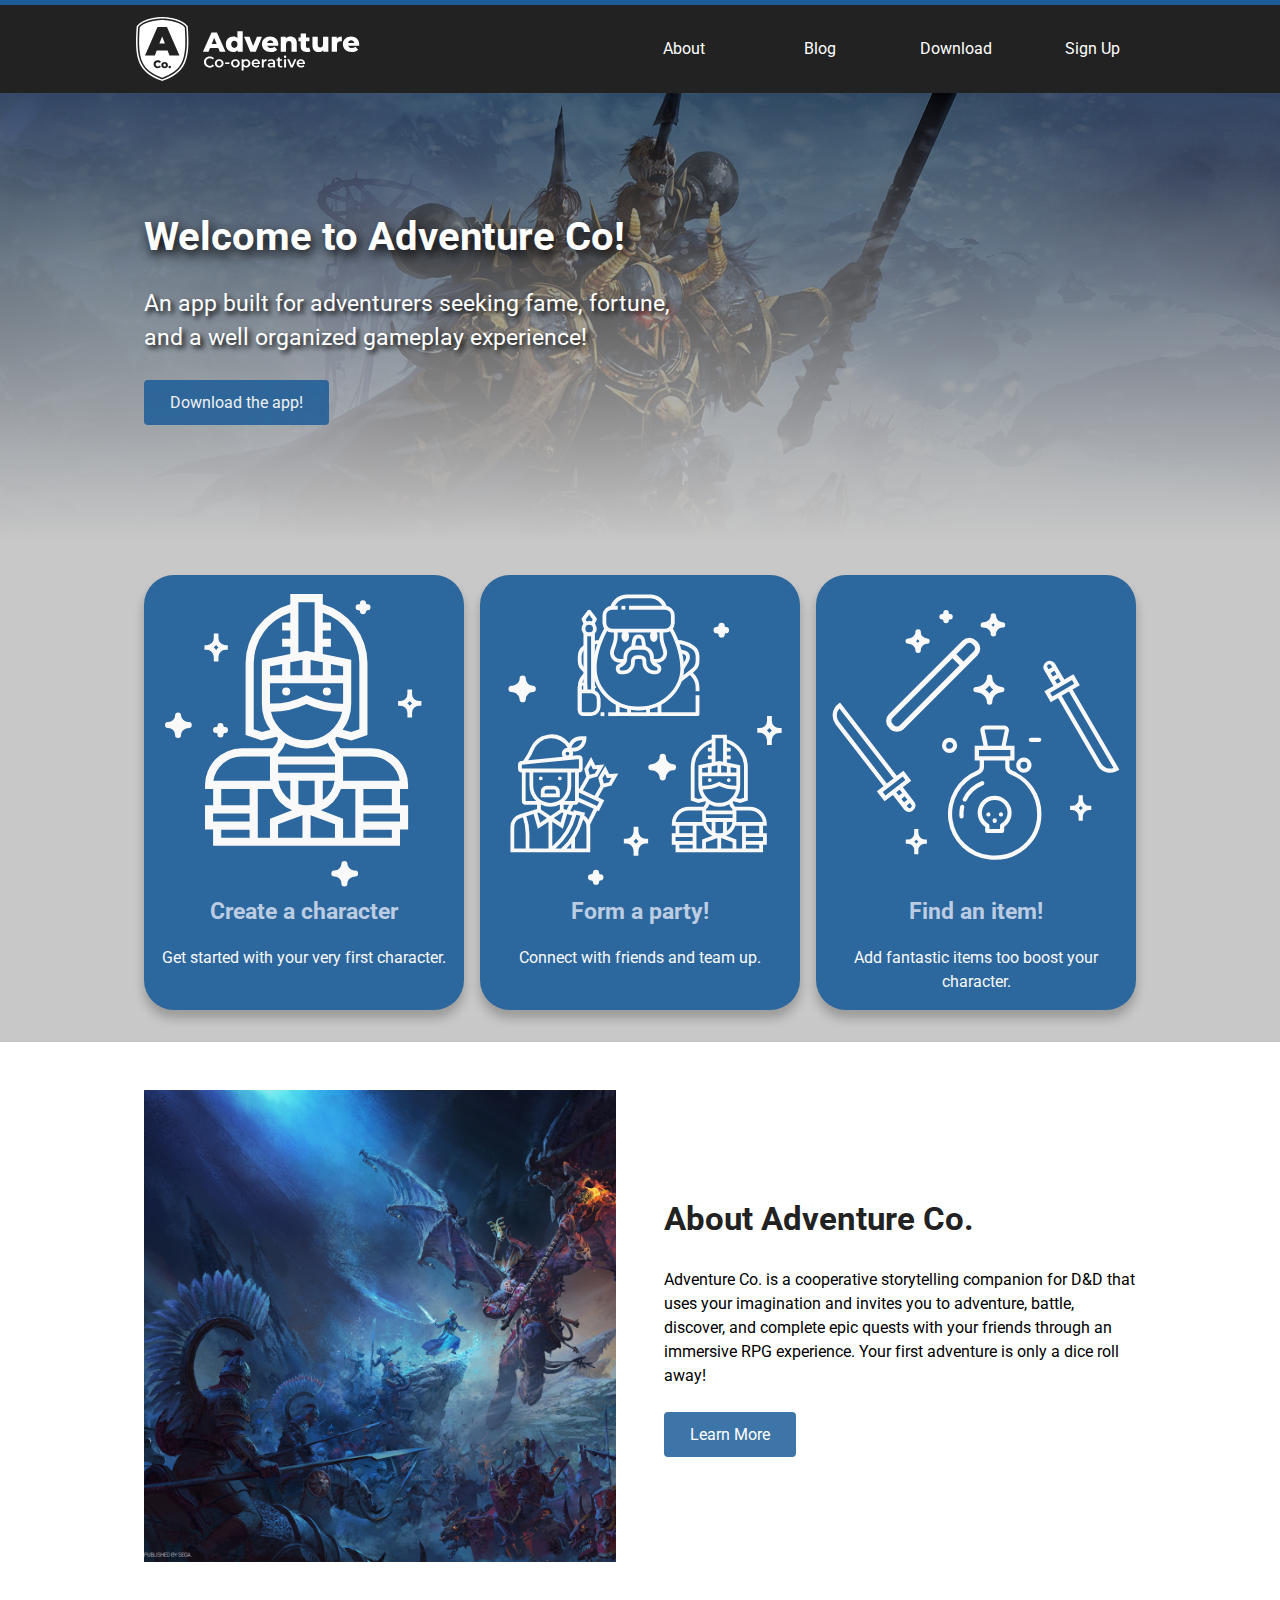
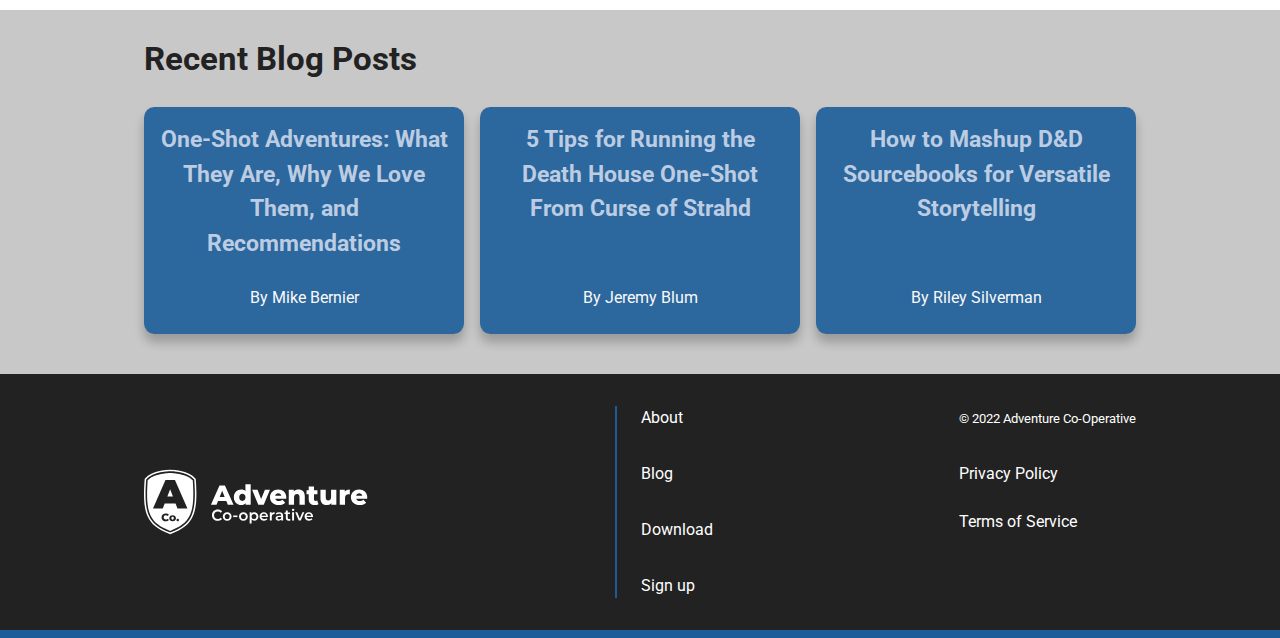
==== index.html @ 76b7bcd1 "try to fix error" ====
<!DOCTYPE html>
<html lang="en">
  <head>
    <meta charset="UTF-8" />
    <meta http-equiv="X-UA-Compatible" content="IE=edge" />
    <meta name="viewport" content="width=device-width, initial-scale=1.0" />
    <title>Adventure Co.</title>
    <link
      rel="shortcut icon"
      type="image/jpg"
      href="./images/icon-adjusted.svg"
    />
    <link rel="stylesheet" href="./css/main.css" />
    <link rel="preconnect" href="https://fonts.googleapis.com" />
    <link rel="preconnect" href="https://fonts.gstatic.com" crossorigin />
    <link
      href="https://fonts.googleapis.com/css2?family=Roboto:ital,wght@0,400;0,700;1,400;1,700&display=swap"
      rel="stylesheet"
    />
  </head>
  <body>
    <header class="masthead">
      <div class="container_navbar">
        <a href="./index.html" class="logo">
          <img
            class="logo__img"
            src="./images/logo-ac.svg"
            alt="Adventure cooperative logo"
          />
        </a>
        <ul class="logo__ul">
          <li class="logo__li">
            <a class="logo__a" href="/index.html">
              <p class="logo__p">About</p>
            </a>
          </li>
          <li class="logo__li">
            <a class="logo__a" href="blog-post.html">
              <p class="logo__p">Blog</p>
            </a>
          </li>
          <li class="logo__li">
            <a class="logo__a" href="./index.html">
              <p class="logo__p">Download</p>
            </a>
          </li>
          <li class="logo__li">
            <a class="logo__a" href="./index.html">
              <p class="logo__p">Sign Up</p>
            </a>
          </li>
        </ul>
      </div>
    </header>

    <!-- Banner -->

    <section class="banner">
      <div class="container">
        <div class="banner__content">
          <h1 class="banner__title">Welcome to Adventure Co!</h1>
          <p class="banner__text">
            An app built for adventurers seeking fame, fortune, and a well
            organized gameplay experience!
          </p>
          <a href="#" class="btn">Download the app!</a>
        </div>
      </div>
    </section>

    <!-- Cards -->
    <section class="card-content">
      <div class="container">
        <ul role="list" class="cards">
          <li class="cards__li">
            <a href="#">
              <img
                class="cards__img"
                src="./images/card-character.svg"
                alt="Create a character card"
              />
              <h3>Create a character</h3>
              <p>Get started with your very first character.</p>
            </a>
          </li>
          <li class="cards__li">
            <a href="#">
              <img
                class="cards__img"
                src="./images/card-party.svg"
                alt="Form a party card"
              />
              <h3>Form a party!</h3>
              <p>Connect with friends and team up.</p>
            </a>
          </li>
          <li class="cards__li">
            <a href="#">
              <img
                class="cards__img"
                src="./images/card-items.svg"
                alt="Find an item card"
              />
              <h3>Find an item!</h3>
              <p>Add fantastic items too boost your character.</p>
            </a>
          </li>
        </ul>
      </div>
    </section>

    <!-- CARDS END -->

    <!-- SPLIT -->
    <section class="split-content">
      <div class="container">
        <div class="container_split">
          <div>
            <img
              class="image-split"
              src="./images/split-image-about.jpg"
              alt="picture of epic war hammer battle"
            />
          </div>

          <div>
            <h2>About Adventure Co.</h2>
            <p>
              Adventure Co. is a cooperative storytelling companion for D&D that
              uses your imagination and invites you to adventure, battle,
              discover, and complete epic quests with your friends through an
              immersive RPG experience. Your first adventure is only a dice roll
              away!
            </p>
            <button class="btn">Learn More</button>
          </div>
        </div>
      </div>
    </section>
    <!-- SPLIT END -->

    <!-- 2ND CARDS -->
    <section class="blog__section">
      <div class="container">
        <h2 class="blog__cards__h2">Recent Blog Posts</h2>
        <ul role="list" class="blog__cards__ul">
          <li class="blog__cards__li">
            <a class="blog__cards__a" href="./blog-post.html">
              <h3 class="blog__cards__h3">
                One-Shot Adventures: What They Are, Why We Love Them, and
                Recommendations
              </h3>
              <p class="blog__cards__p">By Mike Bernier</p>
            </a>
          </li>
          <li class="blog__cards__li">
            <a class="blog__cards__a" href="./blog-post.html">
              <h3 class="blog__cards__h3">
                5 Tips for Running the Death House One-Shot From Curse of Strahd
              </h3>
              <p class="blog__cards__p">By Jeremy Blum</p>
            </a>
          </li>
          <li class="blog__cards__li">
            <a class="blog__cards__a" href="./blog-post.html">
              <h3 class="blog__cards__h3">
                How to Mashup D&D Sourcebooks for Versatile Storytelling
              </h3>
              <p class="blog__cards__p">By Riley Silverman</p>
            </a>
          </li>
        </ul>
      </div>
    </section>
    <!-- 2ND CARD END -->

    <!-- FOOTER START -->
    <footer class="footer">
      <div class="container">
        <div class="footer-content">
          <a href="./" class="logo">
            <img
              class="logo__img"
              src="./images/logo-ac.svg"
              alt="Adventure cooperative logo"
            />
          </a>

          <nav>
            <ul>
              <li>
                <a href="#">About</a>
              </li>
              <li>
                <a href="#">Blog</a>
              </li>
              <li>
                <a href="#">Download</a>
              </li>
              <li>
                <a href="#">Sign up</a>
              </li>
            </ul>
          </nav>

          <div>
            <small> &copy; 2022 Adventure Co-Operative</small>
            <div class="footer__list__div">
              <a href="#">Privacy Policy</a>
              <a href="#">Terms of Service</a>
            </div>
          </div>
        </div>
      </div>
    </footer>
    <!-- FOOTER END -->
  </body>
</html>
---- css/main.css ----
/* Box sizing rules */
*,
*::before,
*::after {
  box-sizing: border-box;
}

/* Remove default margin */
h1,
h2,
h3,
h4,
h5,
h6,
p,
figure,
blockquote,
ul,
ol,
dl,
dd {
  margin: 0 0 1.5rem;
}

/* Remove list styles on ul, ol elements with a list role, which suggests default styling will be removed */
/* Gets rid of bullets and numbers */
ul[role="list"],
ol[role="list"] {
  list-style: none;
  margin: 0;
}

/* Set core root defaults */

html {
  line-height: 1.5;
  font-family: "Roboto", sans-serif, system-ui, -apple-system,
    BlinkMacSystemFont, "Segoe UI", Oxygen, Ubuntu, Cantarell, "Open Sans",
    "Helvetica Neue", sans-serif;
}

html:focus-within {
  scroll-behavior: smooth; /* Adds smooth scrolling when tabbing */
}

/* Set core body defaults */
body {
  min-height: 100vh;
  text-rendering: optimizeSpeed;
  line-height: 1.5;
  margin: 0;
}

/* Make images easier to work with */
/* By default, an image is shown as it is. With this fix, it will never spill outside the container. */
img,
picture svg {
  max-width: 100%;
  display: block;
}

svg {
  fill: currentColor;
}

svg:not(:root) {
  overflow: hidden;
}

/* Inherit fonts for inputs and buttons */
input,
button,
textarea,
select {
  font: inherit;
}

/* Remove all animations, transitions and smooth scroll for people that prefer not to see them */
@media (prefers-reduced-motion: reduce) {
  html:focus-within {
    scroll-behavior: auto;
  }

  *,
  *::before,
  *::after {
    animation-duration: 0.01ms !important;
    animation-iteration-count: 1 !important;
    transition-duration: 0.01ms !important;
    scroll-behavior: auto !important;
  }
}

/* After CSS Reset */

:root {
  --eerie-black: #222222;
  --lapis-lazuli: #1c5d99;
  --cadet-blue: #639fab;
  --light-steel-blue: #bbcde5;
  --body-grey: #c8c8c8;
}

body {
  background-color: var(--body-grey);
}

.container {
  width: min(65em, 100%);
  margin: 0 auto;
  padding-left: 1.5rem;
  padding-right: 1.5rem;
}

h2 {
  font-size: 2.074rem;
}

h3 {
  font-size: 1.44rem;
}

p {
  font-size: 1rem;
}

a {
  text-decoration: none;
}

@media only screen and (min-width: 45em) {
  .container {
    width: min(65em, 100%);
    margin: 0 auto;
    padding-left: 1.5rem;
    padding-right: 1.5rem;
  }
}

@media screen and (min-width: 60em) {
  .container {
    width: min(65em, 100%);
    margin: 0 auto;
    padding-left: 1.5rem;
    padding-right: 1.5rem;
  }
}

/* MASTHEAD STYLES */

.masthead {
  background-color: var(--eerie-black);
  color: #fff;
  border-top: 0.35rem solid var(--lapis-lazuli);
}

.masthead ul {
  display: grid;
  grid-template-columns: auto;
  padding-left: 0;
  padding-right: 0;
}
.masthead li {
  list-style: none;
  font-size: 1rem;
  text-align: center;
}
.logo__ul {
  margin: 0;
}

.masthead li a {
  display: block;
  font-size: 1rem;
  padding: 2rem 1.5rem 2rem 1.5rem;
}
.masthead li a:hover,
.masthead li a:focus {
  background-color: var(--lapis-lazuli);
  transition: 0.3s;
  color: white;
}

.masthead a {
  color: white;
  text-decoration: none;
}
.logo__p {
  display: inline;
  margin-top: 0;
  margin-bottom: 0;
}

.masthead .logo {
  display: flex;
  justify-content: center;
  font-weight: bold;
  gap: 1rem;
  margin: 0.5rem 1rem 0.5rem 1rem;
}
.masthead .logo__img {
  width: 16rem;
  display: inline-block;
}

@media only screen and (min-width: 45em) {
  .masthead .logo__img {
    width: 14rem;
    display: inline-block;
  }

  .masthead .container_navbar {
    display: flex;
  }
  .container_navbar {
    width: min(65rem, 100%);
    margin: 0 auto;
  }
  .masthead img {
    margin: auto;
  }
  .masthead span {
    margin-top: auto;
    margin-bottom: auto;
  }
  .masthead ul {
    display: flex;
    justify-content: flex-end;
    flex-direction: row;
    margin-left: auto;
    margin-bottom: 0%;
    margin-top: 0%;
  }
  .logo__p {
    display: block;
    margin-block-start: 1em;
    margin-block-end: 1em;
    width: min(5.5rem);
  }
}

@media only screen and (min-width: 45em) {
  .masthead li a {
    padding: 1.2rem 1.5rem 1.2rem 1.5rem;
    display: block;
  }
}

@media only screen and (min-width: 60em) {
  .masthead li a {
    padding: 1rem 1.5rem 1rem 1.5rem;
    display: block;
  }
}

/* MASTHEAD STYLES */

/* HERO BANNER STYLES */

.btn {
  display: inline-block;
  padding: 0.55em 1.5em 0.5em;
  background-color: var(--lapis-lazuli);
  border: 0.125rem solid var(--lapis-lazuli);
  color: #fff;
  border-radius: 0.25em;
  opacity: 85%;

  /* link necessary styles */
  text-decoration: none;

  /* button necessary styles */
  cursor: pointer;
  font-family: inherit;
  font-size: inherit;
}

.btn:hover,
.btn:focus-visible {
  background-color: var(--lapis-lazuli);
  border-color: var(--lapis-lazuli);
  color: #fff;
  transition: 0.3s;
  opacity: 100%;
}

.banner {
  background-image: linear-gradient(to bottom, #00000080, var(--body-grey)),
    url(../images/hero-banner-warhammer.jpg);
  background-position: center;
  background-size: cover;
}

.banner .container {
  min-height: 50vh;
  display: flex;
  justify-content: flex-start;
  align-items: center;
  padding-top: 3rem;
  padding-bottom: 3rem;
}

.banner__content {
  width: min(35em, 100%);
}

.banner__title {
  font-size: 2.488rem;
  line-height: 1.3;
  color: #fff;
  text-shadow: 0.2rem 0.3rem 0.7rem black;
}

.banner__text {
  font-size: 1.44rem;
  color: #fff;
  text-shadow: 0.2rem 0.2rem 0.3rem black;
}

@media only screen and (min-width: 60em) {
  .banner {
    background-position: top;
  }
}

/* HERO BANNER STYLES END */

/* 1st CARD STYLES  */

.cards {
  padding: 2.5rem 0 2.5rem 0;
  display: grid;
  grid-template-columns: repeat(1, 12fr);
  gap: 1rem;
}

.cards__li {
  border-top-left-radius: 30px;
  border-top-right-radius: 30px;
  border-bottom-right-radius: 30px;
  border-bottom-left-radius: 30px;
  background-color: var(--lapis-lazuli);
  box-shadow: 0 0.5rem 0.5rem #0002, 0 0.5rem 0.75rem #0002;
  display: flex;
  flex-direction: column;
  flex-grow: 1;
  opacity: 90%;
}

.btn__blog {
  margin-bottom: auto;
}

.cards__li:hover {
  opacity: 100%;
  transition: 0.3s;
  cursor: pointer;
  box-shadow: 0 0.5rem 1rem #0004, 0 0.5rem 1rem #0004;
  transform: translateY(-0.2rem);
}

.cards__img {
  width: 20rem;
  margin: auto;
}

.cards h3 {
  color: var(--light-steel-blue);
  margin: 0 auto;
  text-align: center;
}

.cards p {
  color: white;
  padding: 1rem;
  margin: 0 auto;
  text-align: center;
}

@media only screen and (min-width: 45em) {
  .cards {
    display: grid;
    grid-template-columns: repeat(2, 6fr);
    padding: 2rem 0 2rem 0;
    gap: 1rem;
  }
}

@media only screen and (min-width: 60em) {
  .cards {
    display: grid;
    grid-template-columns: repeat(3, 4fr);
    gap: 1rem;
    margin-bottom: 4rem;
  }

  .cards__img {
    margin: 0;
  }
}

/* 1st CARD STYLES END */

/* SPLIT STYLE */
.split-content {
  background-color: #fff;
}

.container_split {
  padding-top: 3rem;
  padding-bottom: 3rem;
  gap: 3rem;
  align-items: center;
  display: grid;
  grid-template-columns: 1fr;
}

.image-split {
  aspect-ratio: 1 / 1;
  display: flex;
}

.image-split img {
  object-fit: cover;
}

.split-content h2 {
  color: var(--eerie-black);
}

@media only screen and (min-width: 45em) {
  .container_split {
    display: grid;
    grid-template-columns: 4fr 8fr;
  }
}
@media only screen and (min-width: 60em) {
  .container_split {
    display: grid;
    grid-template-columns: 6fr 6fr;
  }
}
/* SPLIT STYLE END */

/* BLOG CARDS STYLES  */

.blog__cards__h2 {
  margin-bottom: 0rem;
}

.blog__cards__ul {
  padding: 1.5rem 0 2.5rem 0;
  display: grid;
  grid-template-columns: repeat(1, 12fr);
  gap: 1rem;
}

.blog__cards__li {
  border-top-left-radius: 0.65rem;
  border-top-right-radius: 0.65rem;
  border-bottom-right-radius: 0.65rem;
  border-bottom-left-radius: 0.65rem;
  background-color: var(--lapis-lazuli);
  opacity: 90%;
  display: flex;
  text-align: center;
  box-shadow: 0 0.5rem 0.5rem #0002, 0 0.5rem 0.75rem #0002;
}

.blog__cards__li:hover {
  opacity: 100%;
  transition: 0.3s;
  cursor: pointer;
  box-shadow: 0 0.5rem 1rem #0004, 0 0.5rem 1rem #0004;
  transform: translateY(-0.2rem);
}

.blog__cards__a {
  display: flex;
  flex-direction: column;
  justify-content: space-between;
}

.blog__cards__h3 {
  padding-right: 1rem;
  padding-left: 1rem;
  padding-top: 1rem;
  color: var(--light-steel-blue);
}

.blog__cards__p {
  color: #fff;
}

.blog__section h2 {
  margin-top: 1.5rem;
  color: var(--eerie-black);
}

@media only screen and (min-width: 45em) {
  .blog__cards__ul {
    grid-template-columns: repeat(2, 6fr);
  }
}

@media only screen and (min-width: 60em) {
  .blog__cards__ul {
    grid-template-columns: repeat(3, 4fr);
  }
}

/* BLOG CARDS END */

/* FOOTER STYLES */

.footer {
  background-color: var(--eerie-black);
  color: #fff;
  border-bottom: 0.5rem solid var(--lapis-lazuli);
}

.footer-content {
  padding-top: 3rem;
  padding-bottom: 1rem;
  display: flex;
  flex-direction: column;
  justify-content: space-between;
  gap: 1.5rem;
}

.footer a {
  color: #fff;
  text-decoration: none;
}

.footer a:hover,
.footer a:focus-visible {
  color: var(--lapis-lazuli);
}

.footer .logo {
  display: flex;
  gap: 0.75rem;
}

.footer .logo__img {
  width: 14rem;
}

.footer ul {
  list-style: none;
  margin: 0;
  border-left: 0.125rem solid var(--lapis-lazuli);
  padding-left: 1.5rem;
  display: flex;
  flex-direction: column;
  gap: 2rem;
}

.footer__list__div {
  display: flex;
  flex-direction: column;
  padding: 2rem 0 2rem 0;
  gap: 1.5rem;
}

@media only screen and (min-width: 60em) {
  .footer-content {
    display: flex;
    flex-direction: row;
    justify-content: space-between;
    padding: 2rem 0;
  }

  .footer__list__div {
    display: flex;
    flex-direction: column;
    align-items: flex-start;
    justify-content: center;
  }
}

/* FOOTER STYLES END */

/* =========*****************============== */
/* =========*****************============== */
/* =========** BLOG START  **============== */
/* =========*****************============== */
/* =========*****************============== */

.banner--blog {
  background-image: linear-gradient(to bottom, #00000080, #00000080),
    url(../images/warhammer-blog-banner.jpeg);
  background-position: right;
  background-size: center;
}

.banner__blog a {
  color: var(--cadet-blue);
  text-decoration: underline;
}

@media only screen and (min-width: 45em) {
  /* WORK ON */
}

@media only screen and (min-width: 60em) {
  .banner--blog {
    background-image: linear-gradient(to bottom, #00000015, var(--body-grey)),
      url(../images/warhammer-blog-banner-desktop-photoshop.jpg);
    background-position: center;
    background-size: cover;
  }
}

/* BLOG POST PAGE CONTENT */

.container .container__article {
  padding-left: 0;
  padding-right: 0;
}

.blog-grid {
  padding: 2rem 0 0rem 0;
  margin-bottom: 2rem;
}

.blog__content {
  background-color: #fff;
}

.content__article__color {
  background-color: rgb(209, 169, 132);
  padding: 1rem;
  padding-bottom: 0;
  border-bottom: 0.25rem solid var(--lapis-lazuli);
}

.btn-blog {
  margin-bottom: 1rem;
}

.content__article {
  padding: 1rem;
}

.blog-grid > p {
  padding: 2rem 0 0 0;
}

.span__link a {
  color: rgb(53, 53, 211);
}

.blog__aside__a {
  color: #fff;
}

.aside__h3 {
  margin-bottom: 0;
  margin-top: 2.5rem;
}

.blog__aside__a:hover,
.blog__aside__a:focus {
  color: var(--eerie-black);
  transition: 0.5s;
}

.aside__div {
  padding: 2rem 2rem 1rem 2rem;
  color: #ffffff;
  background-color: var(--cadet-blue);
  border-bottom: 0.25rem solid var(--lapis-lazuli);
}

.article_h2 {
  color: var(--lapis-lazuli);
  font-size: 1.728rem;
  margin: 0 0 1.5rem;
}

.article_h3 {
  color: var(--cadet-blue);
}

.article_h2::after {
  display: block;
  content: "";
  width: 6%;
  height: 0.1rem;
  background: var(--lapis-lazuli);
  bottom: 0;
  position: relative;
  left: -1rem;
}

@media only screen and (min-width: 45em) {
  .blog-grid {
    display: grid;
    grid-template-columns: 8fr 4fr;
    gap: 0.75rem;
    flex-direction: column;
  }

  .container__article {
    width: min(65em, 100%);
    margin: 0 auto;
    padding-left: 1rem;
    padding-right: 1rem;
  }

  .aside__div {
    position: sticky;
    top: 1rem;
  }
}

@media only screen and (min-width: 60em) {
  .container__article {
    width: min(65em, 100%);
    margin: 0 auto;
    padding-left: 1.5rem;
    padding-right: 1.5rem;
  }
  .blog-grid {
    display: grid;
    grid-template-columns: 8fr 4fr;
    gap: 1rem;
    flex-direction: column;
  }

  .aside__div {
    position: sticky;
    top: 3rem;
    padding: 2rem 2rem 1rem 2rem;
    color: #ffffff;
    background-color: var(--cadet-blue);
  }

  .blog__article {
    padding: 2rem;
  }

  .aside__title {
    color: #fff;
    font-size: 1.728rem;
  }

  .aside__div > p {
    padding-bottom: 1rem;
  }
}

/* BLOG POST PAGE CONTENT END */
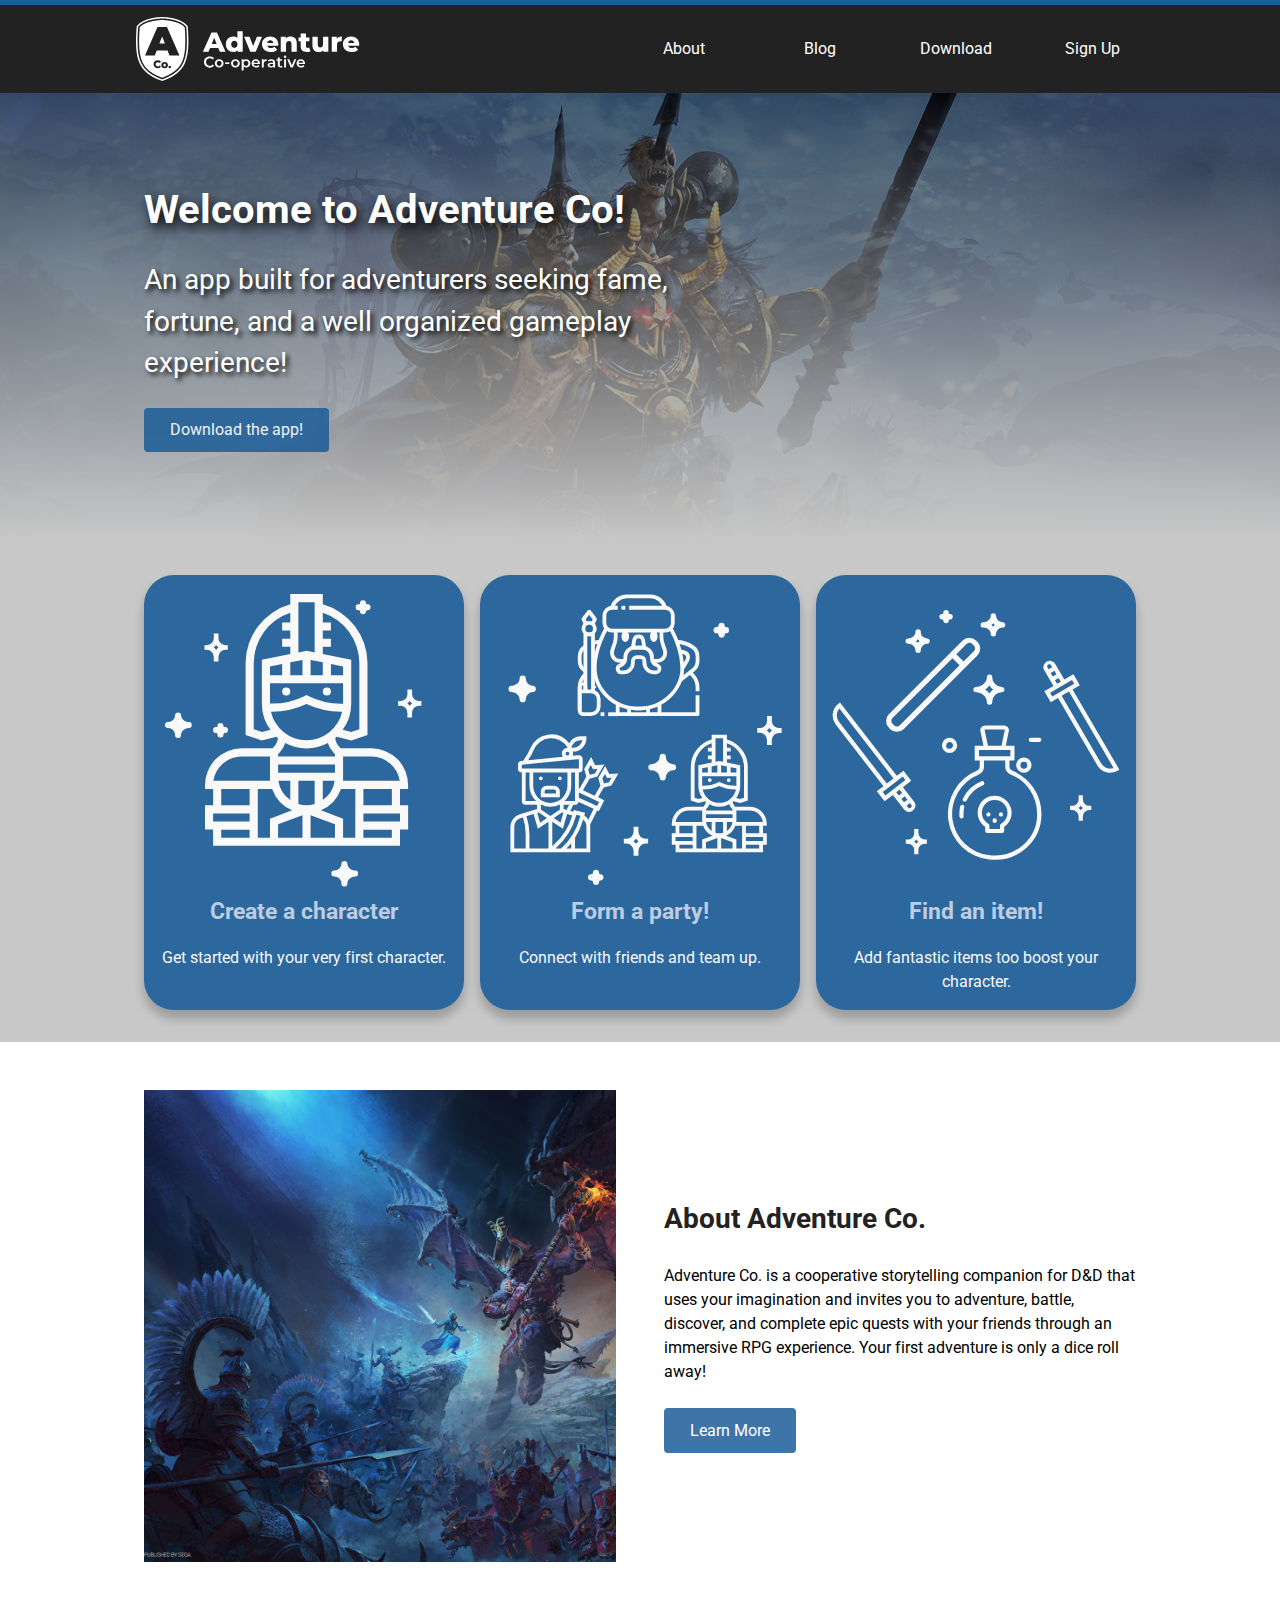
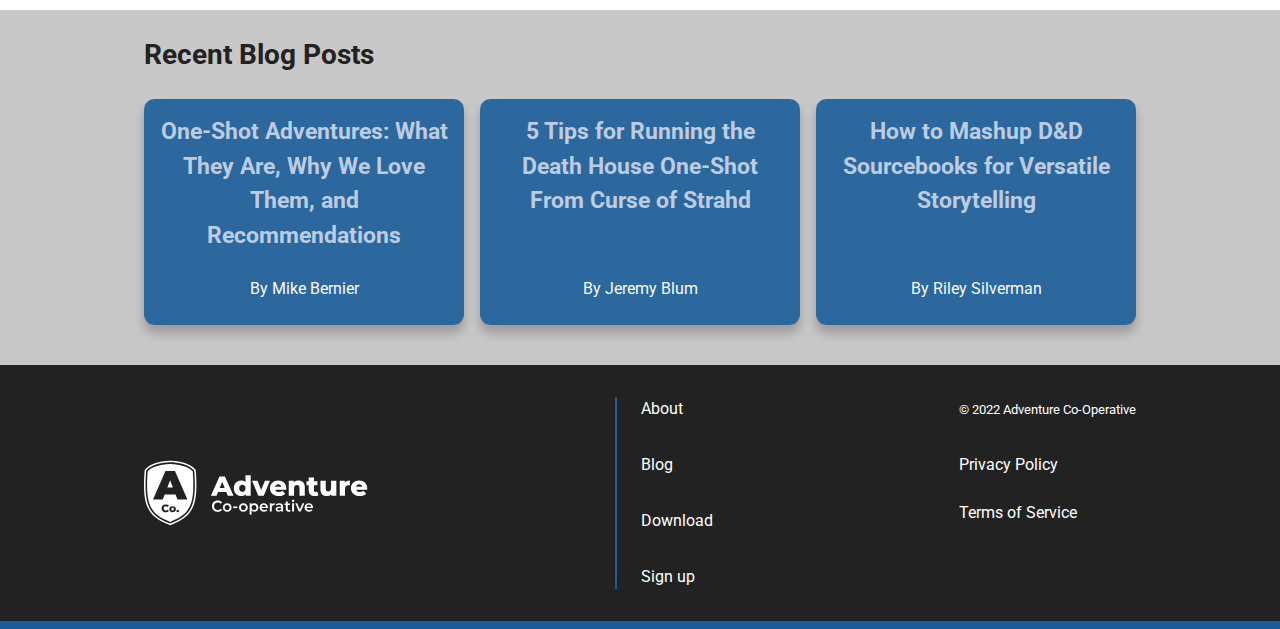
==== commit 8ba74d75: "complete two-page-site project" ====
--- a/index.html
+++ b/index.html
@@ -30,12 +30,12 @@
         </a>
         <ul class="logo__ul">
           <li class="logo__li">
-            <a class="logo__a" href="/index.html">
+            <a class="logo__a" href="./index.html">
               <p class="logo__p">About</p>
             </a>
           </li>
           <li class="logo__li">
-            <a class="logo__a" href="blog-post.html">
+            <a class="logo__a" href="./blog-post.html">
               <p class="logo__p">Blog</p>
             </a>
           </li>
@@ -124,7 +124,7 @@
           </div>
 
           <div>
-            <h2>About Adventure Co.</h2>
+            <h2 class="split_h2">About Adventure Co.</h2>
             <p>
               Adventure Co. is a cooperative storytelling companion for D&D that
               uses your imagination and invites you to adventure, battle,
--- a/css/main.css
+++ b/css/main.css
@@ -112,10 +112,6 @@
   padding-right: 1.5rem;
 }
 
-h2 {
-  font-size: 2.074rem;
-}
-
 h3 {
   font-size: 1.44rem;
 }
@@ -305,21 +301,43 @@
 }
 
 .banner__title {
-  font-size: 2.488rem;
+  font-size: 1.728rem;
   line-height: 1.3;
   color: #fff;
   text-shadow: 0.2rem 0.3rem 0.7rem black;
 }
 
 .banner__text {
-  font-size: 1.44rem;
+  font-size: 1.2rem;
   color: #fff;
   text-shadow: 0.2rem 0.2rem 0.3rem black;
+}
+
+.split_h2 {
+  font-size: 1.728rem;
+}
+
+@media only screen and (min-width:45em) {
+  .banner__title {
+  font-size: 2.074rem;
+  }
+
+  .banner__text {
+    font-size: 1.44rem;
+  }
 }
 
 @media only screen and (min-width: 60em) {
   .banner {
     background-position: top;
+  }
+
+  .banner__text {
+    font-size: 1.728rem;
+  }
+
+  .banner__title {
+    font-size: 2.488rem;
   }
 }
 
@@ -446,6 +464,7 @@
 
 .blog__cards__h2 {
   margin-bottom: 0rem;
+  font-size: 1.728rem;
 }
 
 .blog__cards__ul {
@@ -507,6 +526,8 @@
   .blog__cards__ul {
     grid-template-columns: repeat(3, 4fr);
   }
+
+
 }
 
 /* BLOG CARDS END */
@@ -600,8 +621,14 @@
   text-decoration: underline;
 }
 
+.blog__title {
+  font-size: 1.728rem;
+}
+
 @media only screen and (min-width: 45em) {
-  /* WORK ON */
+.blog__title {
+  font-size: 2.074rem;
+}
 }
 
 @media only screen and (min-width: 60em) {
@@ -611,6 +638,10 @@
     background-position: center;
     background-size: cover;
   }
+
+  .blog__title {
+  font-size: 2.488rem;
+  }
 }
 
 /* BLOG POST PAGE CONTENT */
@@ -656,11 +687,6 @@
   color: #fff;
 }
 
-.aside__h3 {
-  margin-bottom: 0;
-  margin-top: 2.5rem;
-}
-
 .blog__aside__a:hover,
 .blog__aside__a:focus {
   color: var(--eerie-black);
@@ -684,15 +710,14 @@
   color: var(--cadet-blue);
 }
 
-.article_h2::after {
-  display: block;
-  content: "";
-  width: 6%;
-  height: 0.1rem;
-  background: var(--lapis-lazuli);
-  bottom: 0;
-  position: relative;
-  left: -1rem;
+.aside__title {
+    font-size: 1.44rem;
+  }
+
+  .aside__h3 {
+  margin-bottom: 0.2rem;
+  margin-top: 2.5rem;
+  font-size: 1.2rem;
 }
 
 @media only screen and (min-width: 45em) {
@@ -714,6 +739,10 @@
     position: sticky;
     top: 1rem;
   }
+
+  .aside__h3 {
+    font-size: 1.2rem;
+  }
 }
 
 @media only screen and (min-width: 60em) {
@@ -750,6 +779,11 @@
   .aside__div > p {
     padding-bottom: 1rem;
   }
+  
+  .aside__h3 {
+    font-size: 1.44rem;
+  }
+
 }
 
 /* BLOG POST PAGE CONTENT END */
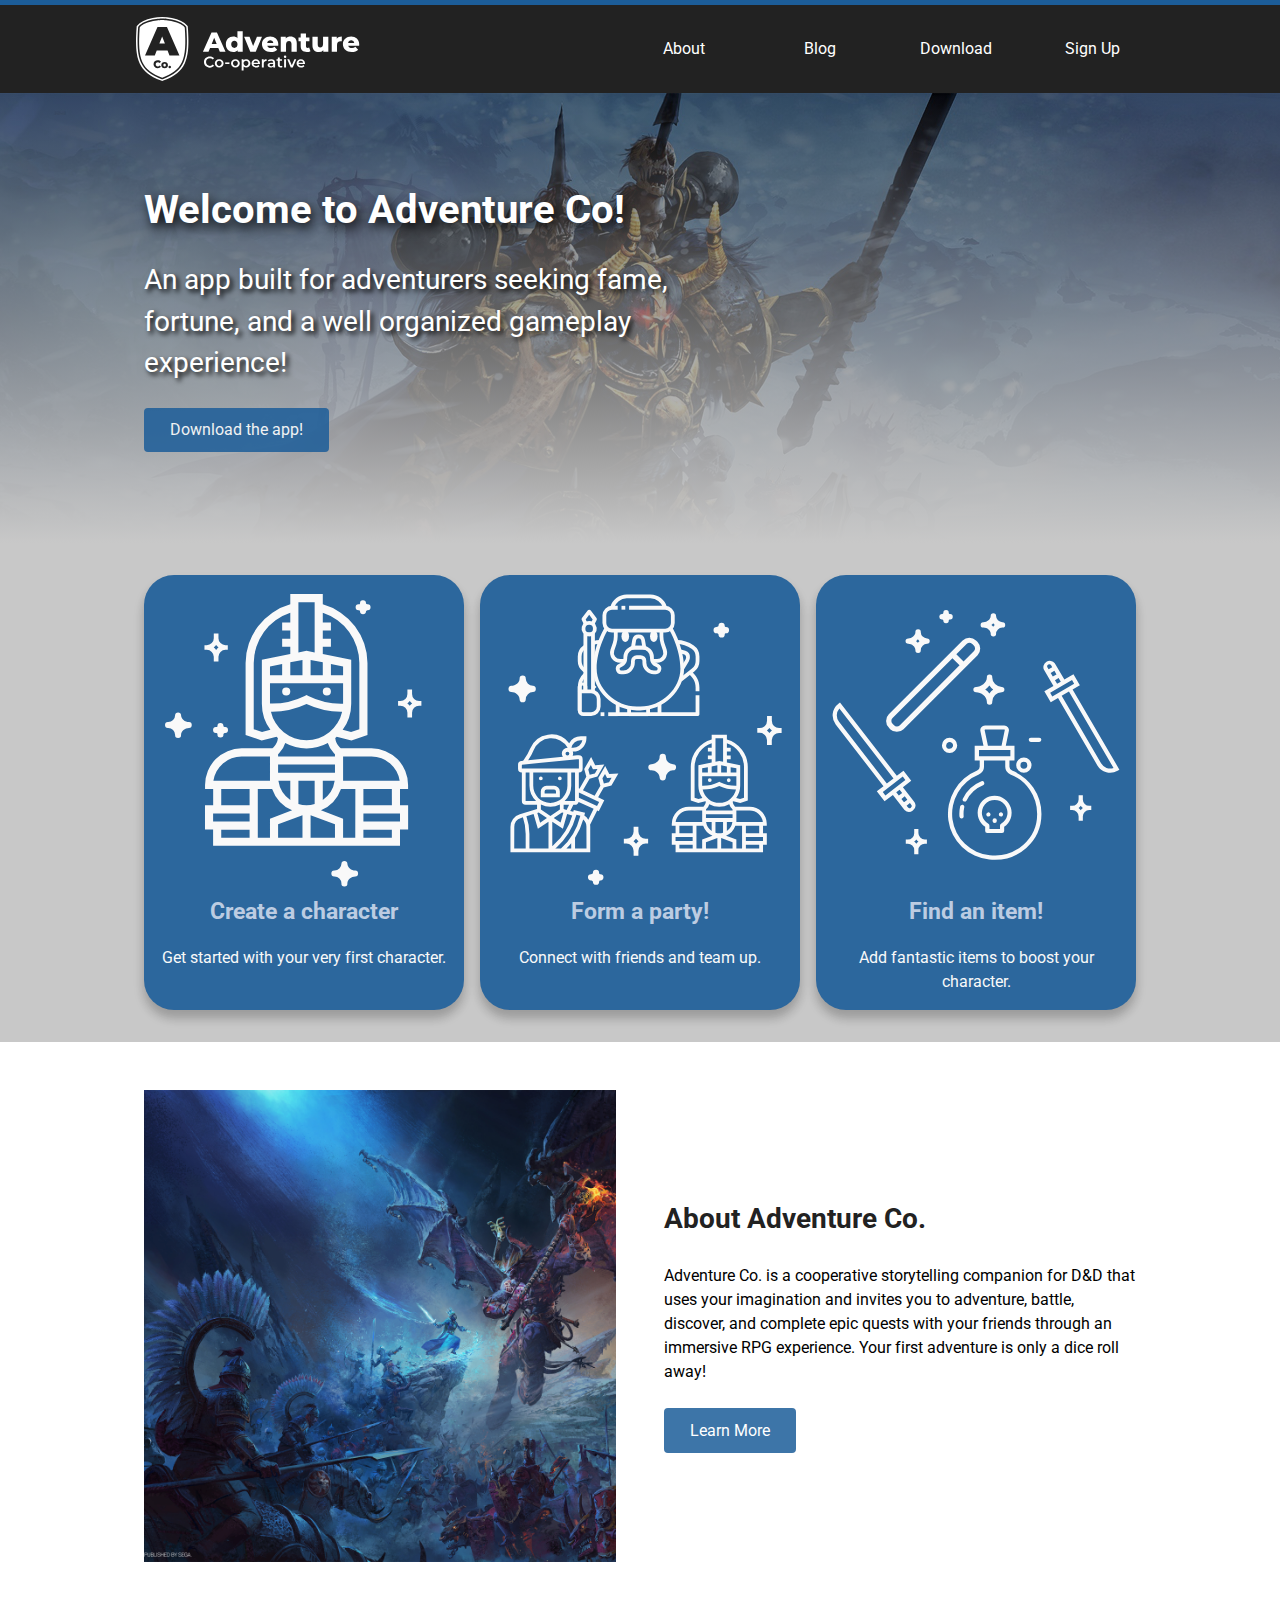
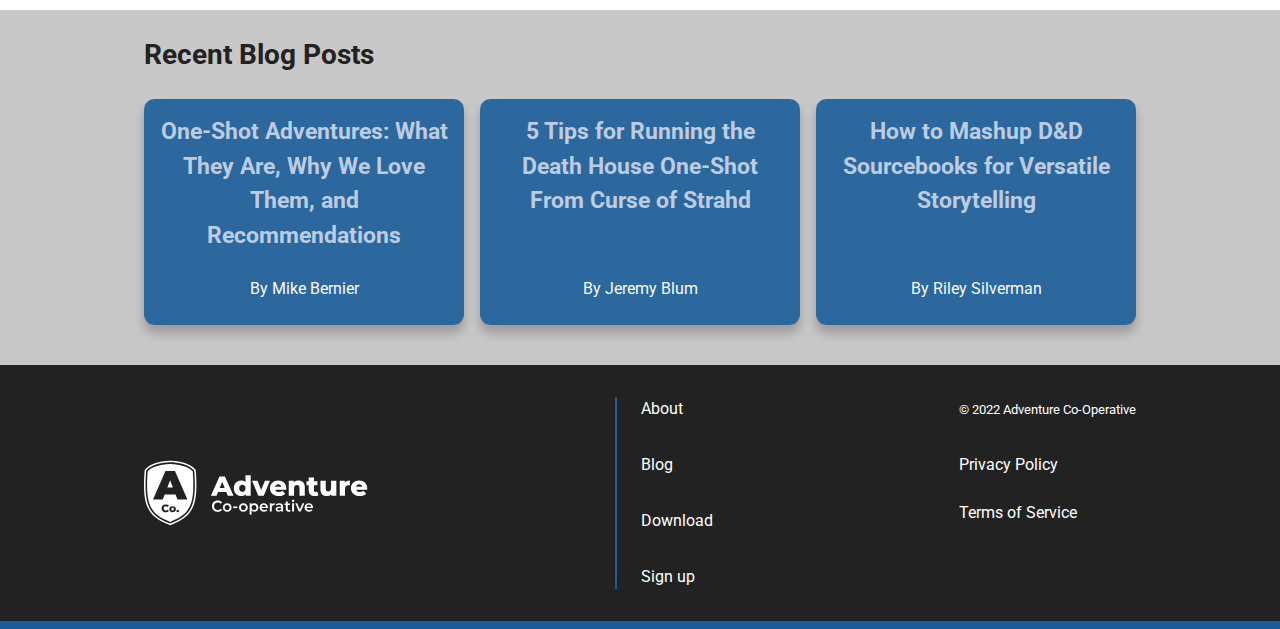
==== commit 003ba45c: "adjust footer logo link so it works on github live" ====
--- a/index.html
+++ b/index.html
@@ -102,7 +102,7 @@
                 alt="Find an item card"
               />
               <h3>Find an item!</h3>
-              <p>Add fantastic items too boost your character.</p>
+              <p>Add fantastic items to boost your character.</p>
             </a>
           </li>
         </ul>
--- a/css/main.css
+++ b/css/main.css
@@ -720,6 +720,10 @@
   font-size: 1.2rem;
 }
 
+.blog__banner_p {
+  text-shadow: 0.1rem 0.1rem 0.3rem black;
+}
+
 @media only screen and (min-width: 45em) {
   .blog-grid {
     display: grid;
@@ -759,6 +763,10 @@
     flex-direction: column;
   }
 
+  .blog__banner_p {
+  font-size: 1.2rem
+}
+
   .aside__div {
     position: sticky;
     top: 3rem;
